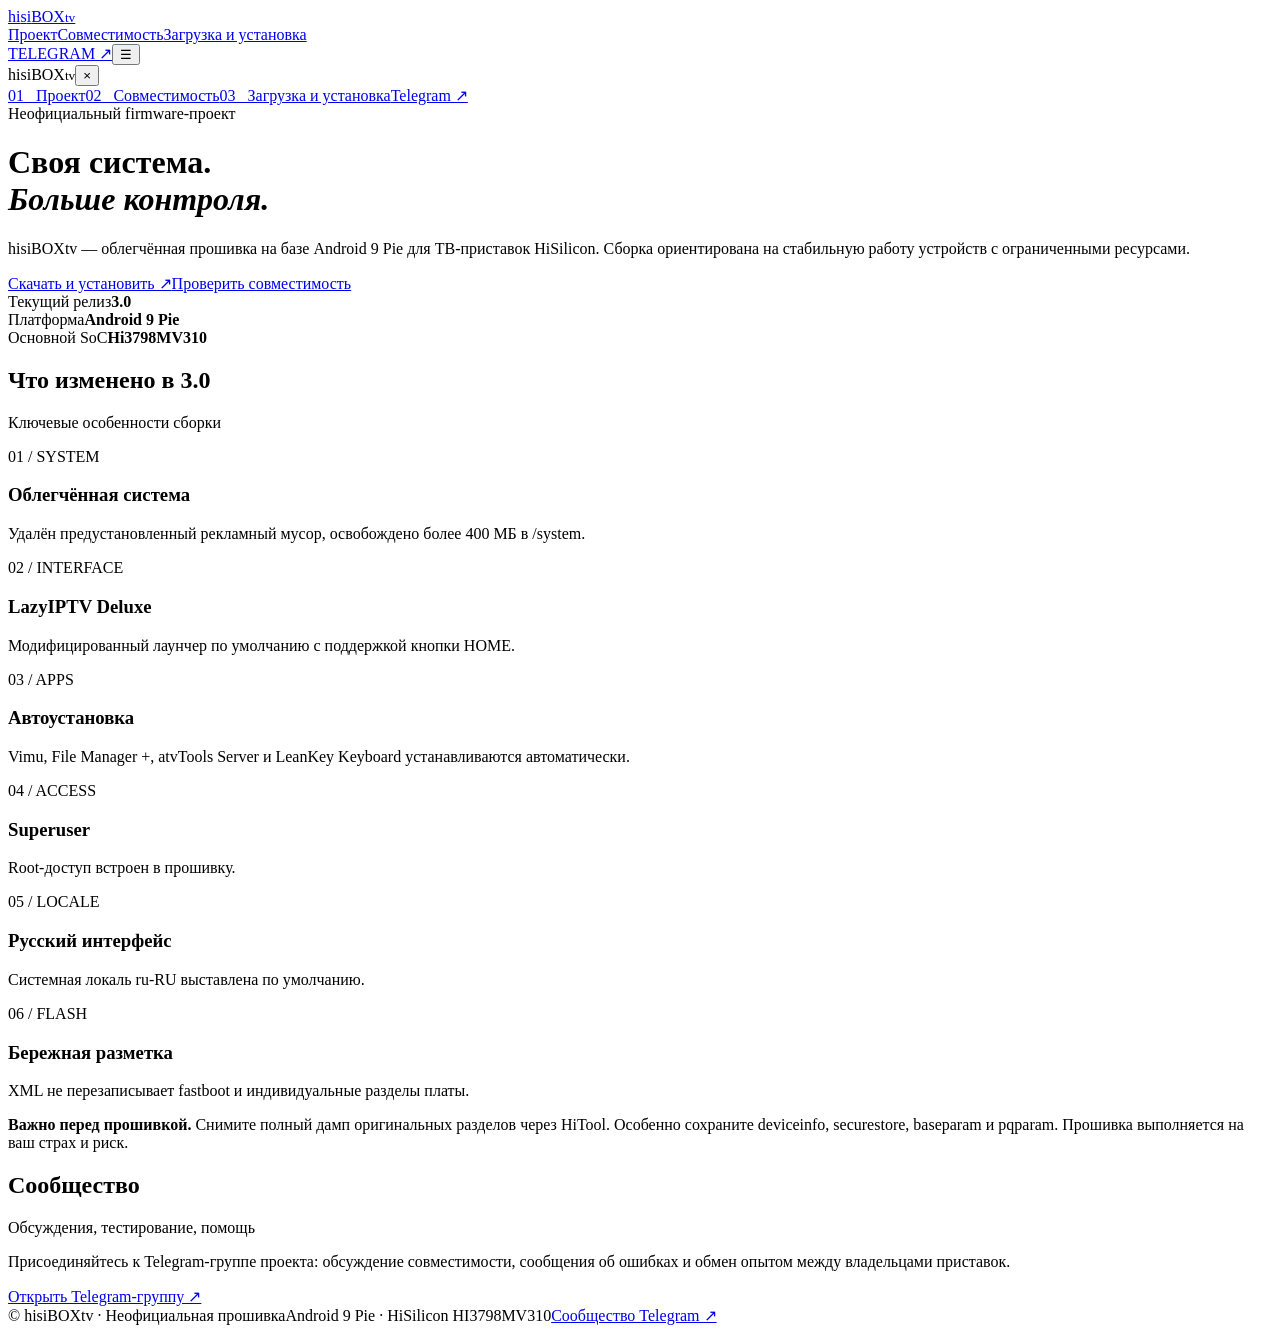
==== index.html @ 4e34ff1b "Add files via upload" ====
<!doctype html><html lang="ru"><head><meta charset="utf-8"><meta name="viewport" content="width=device-width,initial-scale=1"><meta name="theme-color" content="#090b10"><meta name="description" content="hisiBOXtv — неофициальная прошивка для ТВ-приставок HiSilicon HI3798MV310"><title>Проект — hisiBOXtv</title><link rel="stylesheet" href="assets/style.css"></head><body><div class="ambient"></div>
<div class="topline"></div><header><div class="wrap nav">
<a class="brand" href="index.html"><span class="h">h</span><span class="i1">i</span><span class="s">s</span><span class="i2">i</span><span>BOX</span><small>tv</small></a>
<nav class="desktop-nav"><a class="active" href="index.html">Проект</a><a class="" href="compatibility.html">Совместимость</a><a class="" href="install.html">Загрузка и установка</a></nav>
<div class="nav-right"><a class="tg" href="https://t.me/+bYCxUr6uEKYyM2Fi" target="_blank" rel="noopener">TELEGRAM ↗</a><button class="menu-toggle" aria-label="Открыть меню" aria-expanded="false">☰</button></div></div></header>
<div class="drawer-backdrop"></div><aside class="drawer" aria-label="Мобильная навигация"><div class="drawer-head"><span class="brand"><span class="h">h</span><span class="i1">i</span><span class="s">s</span><span class="i2">i</span>BOX<small>tv</small></span><button class="close" aria-label="Закрыть меню">×</button></div>
<a class="active" href="index.html">01&nbsp;&nbsp; Проект</a><a class="" href="compatibility.html">02&nbsp;&nbsp; Совместимость</a><a class="" href="install.html">03&nbsp;&nbsp; Загрузка и установка</a><a href="https://t.me/+bYCxUr6uEKYyM2Fi" target="_blank" rel="noopener">Telegram ↗</a></aside>
<main class="wrap">
<div class="hero reveal"><div class="eyebrow"><span class="dot"></span> Неофициальный firmware-проект</div><h1>Своя система.<br><em>Больше контроля.</em></h1><p class="lead">hisiBOXtv — облегчённая прошивка на базе Android 9 Pie для ТВ-приставок HiSilicon. Сборка ориентирована на стабильную работу устройств с ограниченными ресурсами.</p><div class="actions"><a class="btn primary" href="install.html">Скачать и установить ↗</a><a class="btn" href="compatibility.html">Проверить совместимость</a></div>
<div class="meta-grid"><div class="meta"><span>Текущий релиз</span><strong>3.0</strong></div><div class="meta"><span>Платформа</span><strong>Android 9 Pie</strong></div><div class="meta"><span>Основной SoC</span><strong>Hi3798MV310</strong></div></div></div>
<section class="section reveal"><div class="section-head"><h2>Что изменено в 3.0</h2><p>Ключевые особенности сборки</p></div><div class="feature-grid">
<article class="feature"><span class="num">01 / SYSTEM</span><h3>Облегчённая система</h3><p>Удалён предустановленный рекламный мусор, освобождено более 400 МБ в /system.</p></article>
<article class="feature"><span class="num">02 / INTERFACE</span><h3>LazyIPTV Deluxe</h3><p>Модифицированный лаунчер по умолчанию с поддержкой кнопки HOME.</p></article>
<article class="feature"><span class="num">03 / APPS</span><h3>Автоустановка</h3><p>Vimu, File Manager +, atvTools Server и LeanKey Keyboard устанавливаются автоматически.</p></article>
<article class="feature"><span class="num">04 / ACCESS</span><h3>Superuser</h3><p>Root-доступ встроен в прошивку.</p></article>
<article class="feature"><span class="num">05 / LOCALE</span><h3>Русский интерфейс</h3><p>Системная локаль ru-RU выставлена по умолчанию.</p></article>
<article class="feature"><span class="num">06 / FLASH</span><h3>Бережная разметка</h3><p>XML не перезаписывает fastboot и индивидуальные разделы платы.</p></article></div></section>
<section class="section reveal"><div class="notice"><strong>Важно перед прошивкой.</strong> Снимите полный дамп оригинальных разделов через HiTool. Особенно сохраните deviceinfo, securestore, baseparam и pqparam. Прошивка выполняется на ваш страх и риск.</div></section>
<section class="section reveal"><div class="section-head"><h2>Сообщество</h2><p>Обсуждения, тестирование, помощь</p></div><div class="panel"><p>Присоединяйтесь к Telegram-группе проекта: обсуждение совместимости, сообщения об ошибках и обмен опытом между владельцами приставок.</p><a class="btn" href="https://t.me/+bYCxUr6uEKYyM2Fi" target="_blank" rel="noopener">Открыть Telegram-группу ↗</a></div></section>
</main><footer><div class="wrap foot"><span>© hisiBOXtv · Неофициальная прошивка</span><span>Android 9 Pie · HiSilicon HI3798MV310</span><span><a href="https://t.me/+bYCxUr6uEKYyM2Fi">Сообщество Telegram ↗</a></span></div></footer><script src="assets/app.js"></script></body></html>
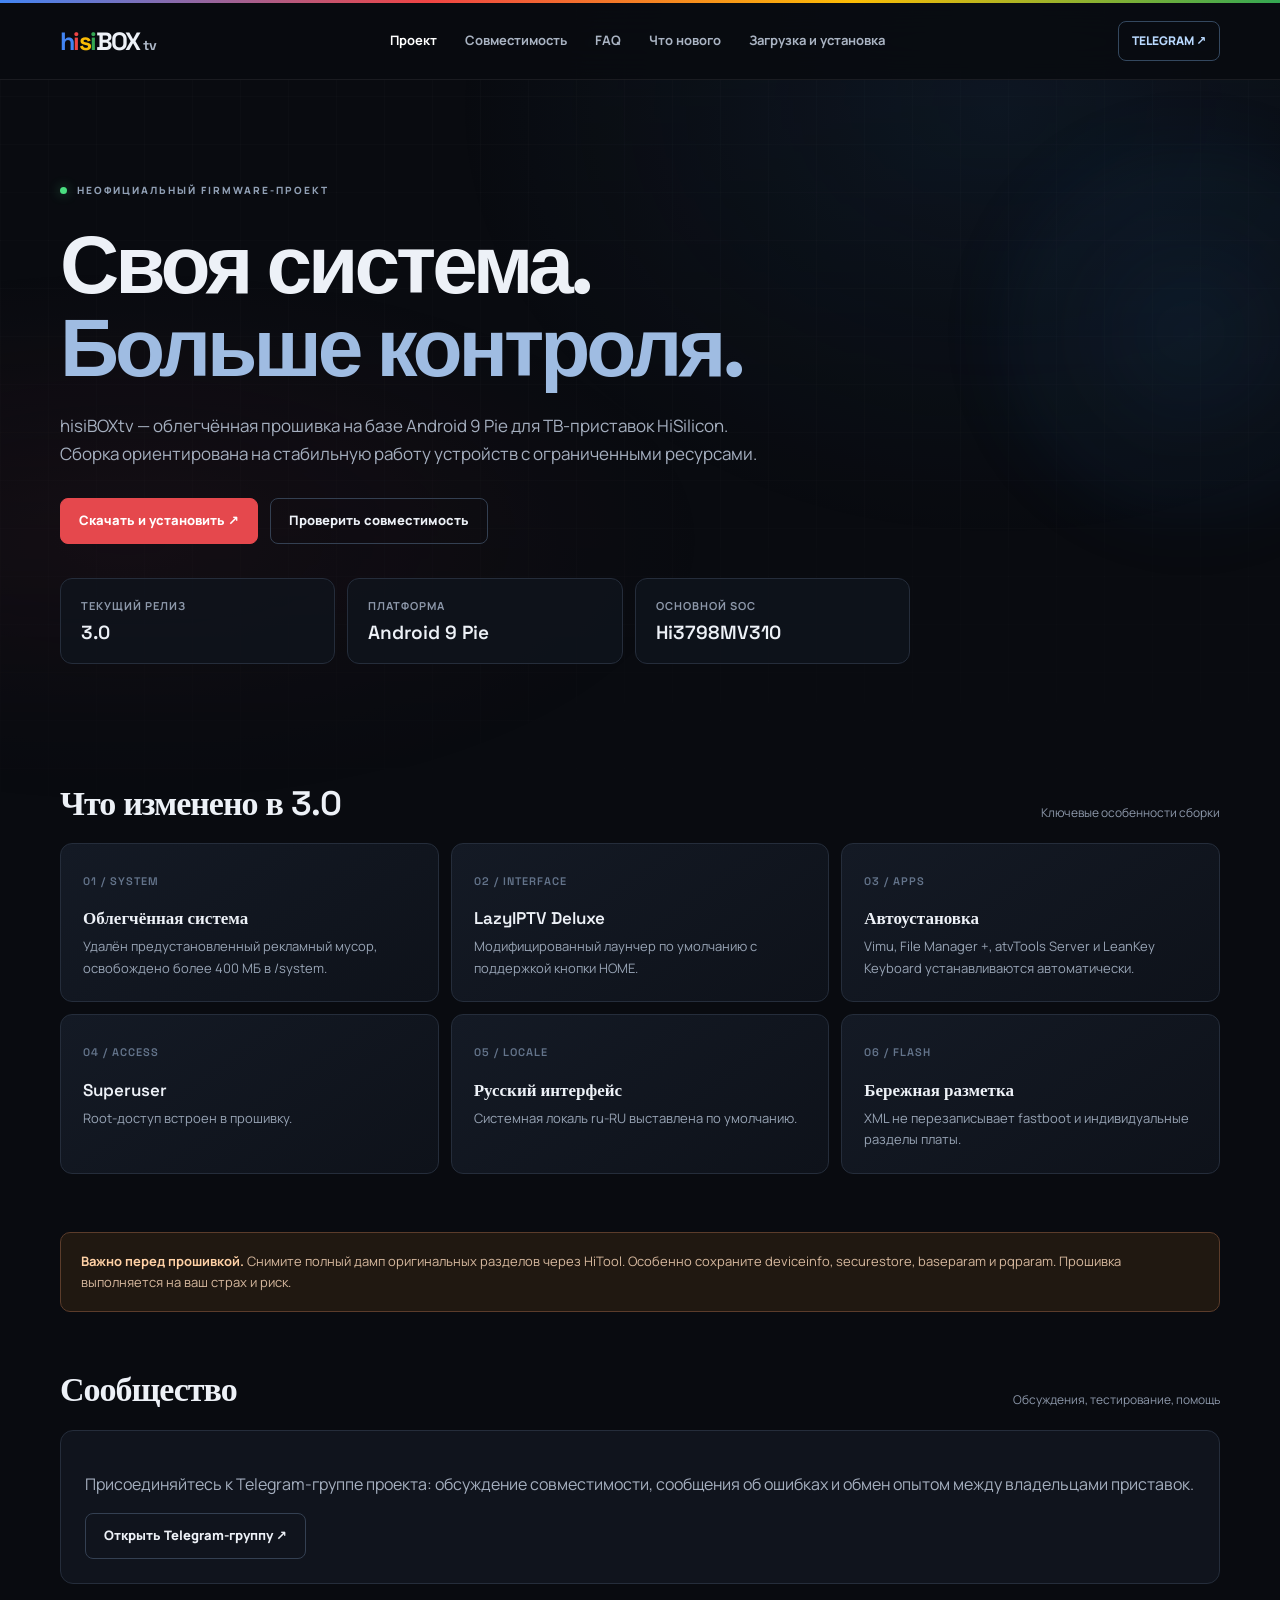
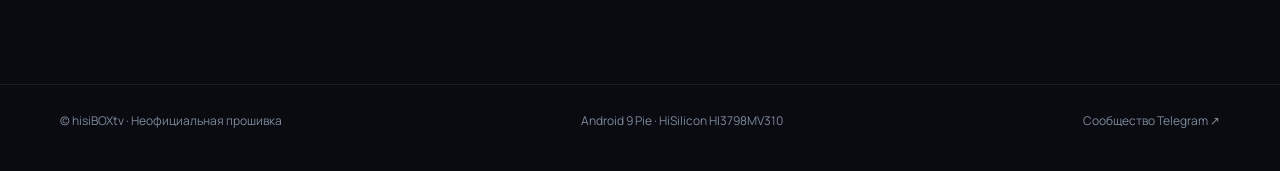
==== commit 3c2b64bf: "Add files via upload" ====
--- a/index.html
+++ b/index.html
@@ -1,10 +1,10 @@
 <!doctype html><html lang="ru"><head><meta charset="utf-8"><meta name="viewport" content="width=device-width,initial-scale=1"><meta name="theme-color" content="#090b10"><meta name="description" content="hisiBOXtv — неофициальная прошивка для ТВ-приставок HiSilicon HI3798MV310"><title>Проект — hisiBOXtv</title><link rel="stylesheet" href="assets/style.css"></head><body><div class="ambient"></div>
 <div class="topline"></div><header><div class="wrap nav">
 <a class="brand" href="index.html"><span class="h">h</span><span class="i1">i</span><span class="s">s</span><span class="i2">i</span><span>BOX</span><small>tv</small></a>
-<nav class="desktop-nav"><a class="active" href="index.html">Проект</a><a class="" href="compatibility.html">Совместимость</a><a class="" href="install.html">Загрузка и установка</a></nav>
+<nav class="desktop-nav"><a class="active" href="index.html">Проект</a><a class="" href="compatibility.html">Совместимость</a><a class="" href="faq.html">FAQ</a><a class="" href="changelog.html">Что нового</a><a class="" href="install.html">Загрузка и установка</a></nav>
 <div class="nav-right"><a class="tg" href="https://t.me/+bYCxUr6uEKYyM2Fi" target="_blank" rel="noopener">TELEGRAM ↗</a><button class="menu-toggle" aria-label="Открыть меню" aria-expanded="false">☰</button></div></div></header>
 <div class="drawer-backdrop"></div><aside class="drawer" aria-label="Мобильная навигация"><div class="drawer-head"><span class="brand"><span class="h">h</span><span class="i1">i</span><span class="s">s</span><span class="i2">i</span>BOX<small>tv</small></span><button class="close" aria-label="Закрыть меню">×</button></div>
-<a class="active" href="index.html">01&nbsp;&nbsp; Проект</a><a class="" href="compatibility.html">02&nbsp;&nbsp; Совместимость</a><a class="" href="install.html">03&nbsp;&nbsp; Загрузка и установка</a><a href="https://t.me/+bYCxUr6uEKYyM2Fi" target="_blank" rel="noopener">Telegram ↗</a></aside>
+<a class="active" href="index.html">01&nbsp;&nbsp; Проект</a><a class="" href="compatibility.html">02&nbsp;&nbsp; Совместимость</a><a class="" href="faq.html">03&nbsp;&nbsp; FAQ</a><a class="" href="changelog.html">04&nbsp;&nbsp; Что нового</a><a class="" href="install.html">05&nbsp;&nbsp; Загрузка и установка</a><a href="https://t.me/+bYCxUr6uEKYyM2Fi" target="_blank" rel="noopener">Telegram ↗</a></aside>
 <main class="wrap">
 <div class="hero reveal"><div class="eyebrow"><span class="dot"></span> Неофициальный firmware-проект</div><h1>Своя система.<br><em>Больше контроля.</em></h1><p class="lead">hisiBOXtv — облегчённая прошивка на базе Android 9 Pie для ТВ-приставок HiSilicon. Сборка ориентирована на стабильную работу устройств с ограниченными ресурсами.</p><div class="actions"><a class="btn primary" href="install.html">Скачать и установить ↗</a><a class="btn" href="compatibility.html">Проверить совместимость</a></div>
 <div class="meta-grid"><div class="meta"><span>Текущий релиз</span><strong>3.0</strong></div><div class="meta"><span>Платформа</span><strong>Android 9 Pie</strong></div><div class="meta"><span>Основной SoC</span><strong>Hi3798MV310</strong></div></div></div>
--- a/assets/style.css
+++ b/assets/style.css
@@ -0,0 +1,21 @@
+
+@import url('https://fonts.googleapis.com/css2?family=Manrope:wght@400;500;600;700;800&family=Space+Grotesk:wght@400;500;600;700&display=swap');
+:root{--bg:#090b10;--panel:#10141d;--panel2:#141a25;--line:#252d3b;--muted:#8d98aa;--text:#edf1f7;--red:#ef4444;--blue:#4285f4;--yellow:#fbbc05;--green:#34a853;--max:1160px}
+*{box-sizing:border-box}html{scroll-behavior:smooth;scroll-padding-top:90px}body{margin:0;background:var(--bg);color:var(--text);font:16px/1.65 Manrope,system-ui,sans-serif;overflow-x:hidden}a{color:inherit;text-decoration:none}button{font:inherit}
+body:before{content:"";position:fixed;inset:0;pointer-events:none;z-index:-2;background:radial-gradient(ellipse at 78% 12%,#17304a55,transparent 38%),radial-gradient(ellipse at 10% 60%,#421a2550,transparent 35%),linear-gradient(#ffffff04 1px,transparent 1px),linear-gradient(90deg,#ffffff04 1px,transparent 1px);background-size:auto,auto,48px 48px,48px 48px;mask-image:linear-gradient(to bottom,#000 0%,#0009 65%,transparent)}
+.ambient{position:fixed;width:38vw;height:38vw;min-width:260px;min-height:260px;right:-12vw;top:10vh;border-radius:50%;background:radial-gradient(circle,#2867a522,transparent 68%);filter:blur(18px);pointer-events:none;z-index:-1;animation:float 15s ease-in-out infinite alternate}
+.ambient:after{content:"";position:absolute;inset:18%;border:1px solid #7db7ff22;border-radius:50%;box-shadow:0 0 80px #3478ba12;animation:orbit 28s linear infinite}
+@keyframes float{to{transform:translate(-8vw,12vh) scale(1.15)}}@keyframes orbit{to{transform:rotate(360deg)}}
+.wrap{width:min(var(--max),calc(100% - 48px));margin:auto}.topline{height:3px;background:linear-gradient(90deg,var(--blue),var(--red),var(--yellow),var(--green))}
+header{position:sticky;top:0;z-index:20;background:#090b10d9;backdrop-filter:blur(18px);border-bottom:1px solid #ffffff12}.nav{height:76px;display:flex;align-items:center;justify-content:space-between;gap:24px}.brand{font:800 25px/1 'Space Grotesk',sans-serif;letter-spacing:-1.6px;white-space:nowrap}.brand .h{color:var(--blue)}.brand .i1{color:var(--red)}.brand .s{color:var(--yellow)}.brand .i2{color:var(--green)}.brand small{font-size:14px;color:#aeb8c8;letter-spacing:0;margin-left:3px}.desktop-nav{display:flex;gap:28px;color:#aab4c3;font-size:13px;font-weight:700}.desktop-nav a{transition:color .2s}.desktop-nav a:hover,.desktop-nav a.active{color:#fff}.nav-right{display:flex;align-items:center;gap:12px}.tg{border:1px solid #34485f;border-radius:8px;padding:9px 13px;font-size:12px;font-weight:800;color:#b9d9ff;transition:.2s}.tg:hover{background:#16283b;border-color:#5798d4}
+.menu-toggle{display:none;width:42px;height:42px;border:1px solid var(--line);background:#111722;border-radius:10px;color:white;cursor:pointer;align-items:center;justify-content:center;font-size:20px}
+.drawer-backdrop{position:fixed;inset:0;background:#0009;z-index:29;opacity:0;visibility:hidden;transition:.3s}.drawer{position:fixed;z-index:30;right:0;top:0;height:100dvh;width:min(340px,86vw);padding:26px;background:#0e131c;border-left:1px solid #283243;transform:translateX(105%);transition:transform .38s cubic-bezier(.2,.8,.2,1);display:flex;flex-direction:column;gap:8px}.drawer.open{transform:translateX(0)}.drawer-backdrop.open{opacity:1;visibility:visible}.drawer-head{display:flex;justify-content:space-between;align-items:center;margin-bottom:24px}.drawer a{padding:15px 13px;border:1px solid transparent;border-radius:10px;color:#c4ccda;font-weight:700}.drawer a:hover,.drawer a.active{background:#182231;border-color:#2b3d54;color:#fff}.drawer .close{border:0;background:transparent;color:white;font-size:27px;cursor:pointer}
+main{padding:68px 0 100px}.eyebrow{display:flex;align-items:center;gap:10px;color:#91a0b5;text-transform:uppercase;letter-spacing:2px;font-size:10px;font-weight:800}.dot{width:7px;height:7px;background:#4ade80;border-radius:50%;box-shadow:0 0 12px #4ade8077}.hero{padding:34px 0 62px;max-width:850px}.hero h1{font:700 clamp(42px,7vw,82px)/1.02 'Space Grotesk',sans-serif;letter-spacing:-4px;margin:24px 0 22px}.hero h1 em{font-style:normal;color:#9fbce2}.lead{max-width:700px;color:#a5afbf;font-size:17px}.actions{display:flex;flex-wrap:wrap;gap:12px;margin-top:30px}.btn{display:inline-flex;align-items:center;justify-content:center;min-height:46px;padding:0 18px;border-radius:8px;font-size:13px;font-weight:800;border:1px solid #344052;transition:transform .2s,border-color .2s,background .2s}.btn:hover{transform:translateY(-2px);border-color:#7186a5}.btn.primary{background:#e5484d;border-color:#e5484d;color:#fff}.btn.primary:hover{background:#f15a60}
+.meta-grid{display:grid;grid-template-columns:repeat(3,1fr);gap:12px;margin-top:34px}.meta{padding:18px 20px;border:1px solid var(--line);background:#10141dcc;border-radius:12px}.meta span{display:block;color:var(--muted);font-size:11px;font-weight:700;text-transform:uppercase;letter-spacing:1px}.meta strong{display:block;margin-top:5px;font:600 19px 'Space Grotesk'}
+.section{margin-top:58px}.section-head{display:flex;justify-content:space-between;align-items:end;gap:20px;margin-bottom:20px}.section h2{font:600 clamp(24px,3vw,34px)/1.15 'Space Grotesk';letter-spacing:-1px;margin:0}.section-head p{color:var(--muted);font-size:12px;margin:0}.feature-grid{display:grid;grid-template-columns:repeat(3,1fr);gap:12px}.feature{background:linear-gradient(145deg,#141a25,#0e121a);border:1px solid var(--line);border-radius:12px;padding:22px;min-height:154px;transition:transform .25s,border-color .25s}.feature:hover{transform:translateY(-4px);border-color:#465b78}.feature .num{color:#64748b;font:600 11px 'Space Grotesk';letter-spacing:1px}.feature h3{font:600 17px 'Space Grotesk';margin:15px 0 7px}.feature p{color:#98a4b5;font-size:13px;margin:0}
+.notice{border:1px solid #5b3c2b;background:#201811;border-radius:10px;padding:18px 20px;color:#d7b99f;font-size:13px}.notice strong{color:#ffd1a6}.panel{border:1px solid var(--line);background:#10141d;border-radius:13px;padding:24px}.panel p{color:#a5afbf}.table-wrap{width:100%;overflow-x:auto;border:1px solid var(--line);border-radius:12px;background:#10141d}table{border-collapse:collapse;width:100%;min-width:680px;text-align:left}th,td{padding:15px 17px;border-bottom:1px solid #252d3b;font-size:13px}th{color:#8794a8;text-transform:uppercase;letter-spacing:1px;font-size:10px;background:#141a25}td{color:#dce3ed}tr:last-child td{border-bottom:0}.status{display:inline-block;padding:5px 9px;border-radius:5px;font-size:10px;font-weight:800;white-space:normal}.ok{background:#123022;color:#75e0a2}.warn{background:#342817;color:#f3c77a}.bad{background:#351c23;color:#f29ba5}
+.steps{display:grid;gap:10px}.step{display:grid;grid-template-columns:64px 1fr;gap:18px;padding:20px;border:1px solid var(--line);background:#10141d;border-radius:10px}.step .n{font:600 23px 'Space Grotesk';color:#71839b}.step h3{font:600 16px 'Space Grotesk';margin:0 0 5px}.step p{margin:0;color:#9da9ba;font-size:13px}.linklist{display:grid;gap:10px}.linkrow{display:flex;justify-content:space-between;align-items:center;gap:16px;padding:16px 18px;border:1px solid var(--line);border-radius:9px;background:#10141d;min-width:0}.linkrow span{overflow-wrap:anywhere}.linkrow a{color:#9dc7ff;font-size:13px;font-weight:800;overflow-wrap:anywhere;text-align:right}.linkrow a:hover{color:white}
+footer{border-top:1px solid #ffffff14;padding:26px 0 40px;color:#7e8a9c;font-size:12px}.foot{display:flex;justify-content:space-between;gap:18px;flex-wrap:wrap}
+.reveal{opacity:0;transform:translateY(18px);transition:opacity .7s ease,transform .7s cubic-bezier(.2,.7,.2,1)}.reveal.visible{opacity:1;transform:none}
+@media(max-width:760px){.wrap{width:min(100% - 32px,var(--max))}.nav{height:66px}.desktop-nav,.nav-right .tg{display:none}.menu-toggle{display:flex}.brand{font-size:23px}main{padding:38px 0 70px}.hero{padding:25px 0 42px}.hero h1{letter-spacing:-2.5px;font-size:clamp(40px,12vw,62px)}.lead{font-size:15px}.meta-grid{grid-template-columns:1fr;gap:8px}.meta{padding:14px 16px}.feature-grid{grid-template-columns:1fr}.feature{min-height:0}.section{margin-top:42px}.section-head{display:block}.section-head p{margin-top:8px}.panel{padding:18px}.step{grid-template-columns:42px 1fr;gap:12px;padding:16px}.step .n{font-size:19px}.linkrow{align-items:flex-start;flex-direction:column;gap:6px}.linkrow a{text-align:left}.actions .btn{width:100%}.foot{display:block}.foot span{display:block;margin-top:8px}}
+@media(prefers-reduced-motion:reduce){*,*:before,*:after{scroll-behavior:auto!important;animation:none!important;transition:none!important}.reveal{opacity:1;transform:none}}
